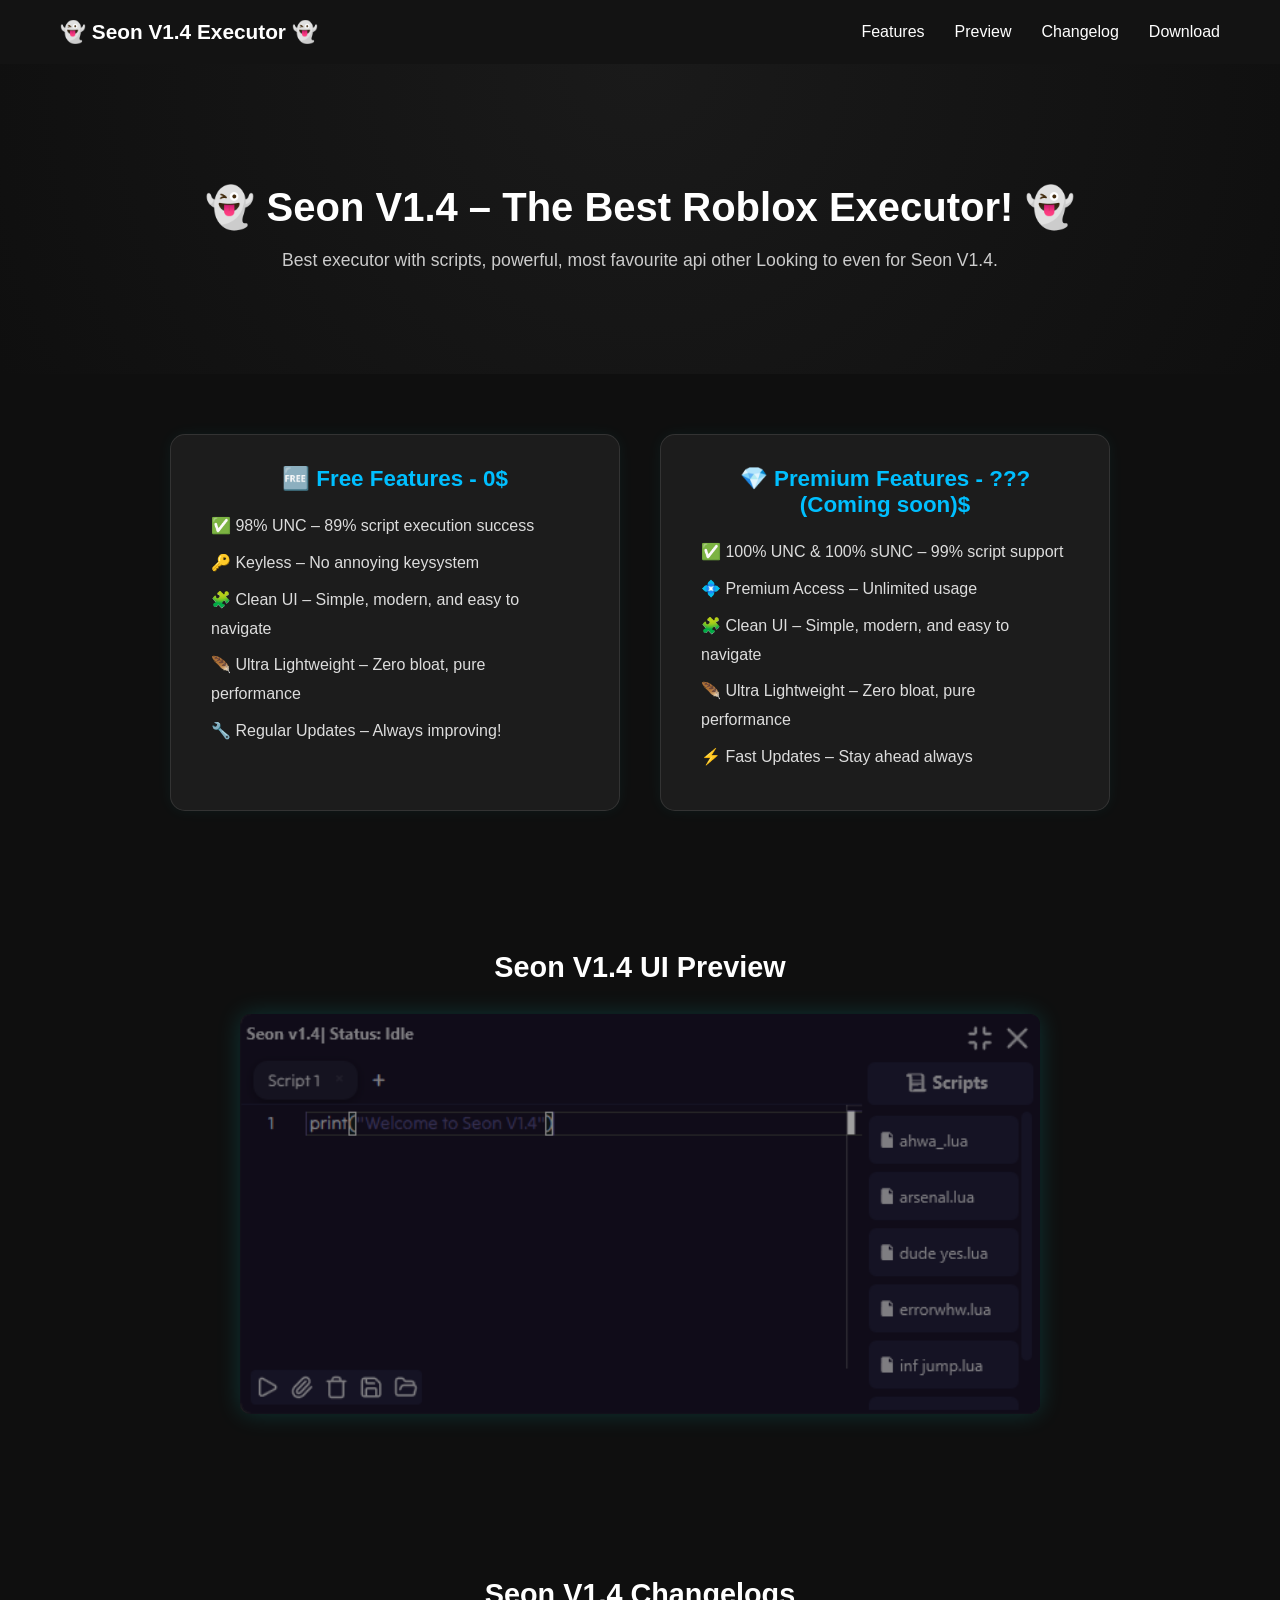
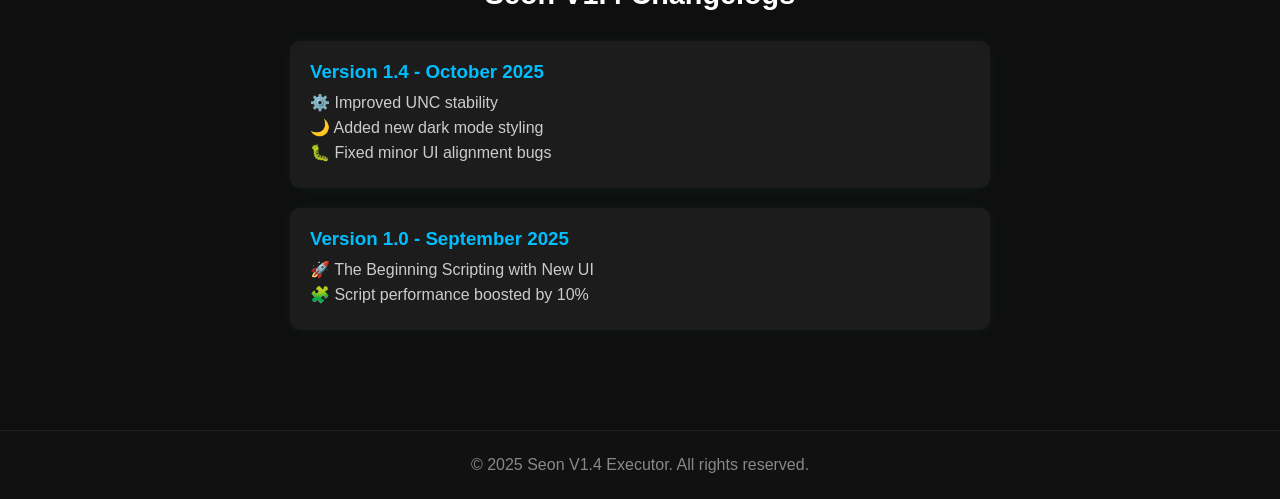
==== index.html @ b4274895 "prefect nice." ====
<!DOCTYPE html>
<html lang="en">
<head>
  <meta charset="UTF-8" />
  <meta name="viewport" content="width=device-width, initial-scale=1.0" />
  <title>Seon V1.4 Executor</title>
  <link rel="icon" type="image/png" href="wow.png">
</head>
<body>

</body>
</html>
  <link rel="stylesheet" href="style.css" />
</head>
<body>
  <!-- Navigation Bar -->
  <header class="navbar">
    <div class="logo">👻 Seon V1.4 Executor 👻</div>
    <nav>
      <ul class="nav-links">
        <li><a href="#features">Features</a></li>
        <li><a href="#preview">Preview</a></li>
        <li><a href="#changelog">Changelog</a></li>
        <li><a href="download.html">Download</a></li>
      </ul>
    </nav>
  </header>

  <!-- Hero Section -->
  <section class="hero">
    <div class="hero-content">
      <h1>👻 Seon V1.4 – The Best Roblox Executor! 👻</h1>
      <p>
       Best executor with scripts, powerful, most favourite api other 
       Looking to even for Seon V1.4.
      </p>
    </div>
  </section>

  <!-- Features Section -->
  <section id="features" class="features">
    <div class="feature-card free">
      <h2>🆓 Free Features - 0$</h2>
      <ul>
        <li>✅ 98% UNC – 89% script execution success</li>
        <li>🔑 Keyless – No annoying keysystem</li>
        <li>🧩 Clean UI – Simple, modern, and easy to navigate</li>
        <li>🪶 Ultra Lightweight – Zero bloat, pure performance</li>
        <li>🔧 Regular Updates – Always improving!</li>
      </ul>
    </div>

    <div class="feature-card premium">
      <h2>💎 Premium Features - ??? (Coming soon)$</h2>
      <ul>
        <li>✅ 100% UNC & 100% sUNC – 99% script support</li>
        <li>💠 Premium Access – Unlimited usage</li>
        <li>🧩 Clean UI – Simple, modern, and easy to navigate</li>
        <li>🪶 Ultra Lightweight – Zero bloat, pure performance</li>
        <li>⚡ Fast Updates – Stay ahead always</li>
      </ul>
    </div>
  </section>

  <!-- UI Preview Section -->
  <section id="preview" class="preview">
    <h2>Seon V1.4 UI Preview</h2>
    <img src="preview.png" alt="Seon V1.4 UI Screenshot" class="preview-img" />
  </section>

  <!-- Changelog Section -->
  <section id="changelog" class="changelog">
    <h2>Seon V1.4 Changelogs</h2>
    <div class="log">
      <h3>Version 1.4 - October 2025</h3>
      <ul>
        <li>⚙️ Improved UNC stability</li>
        <li>🌙 Added new dark mode styling</li>
        <li>🐛 Fixed minor UI alignment bugs</li>
      </ul>
    </div>
    <div class="log">
      <h3>Version 1.0 - September 2025</h3>
      <ul>
        <li>🚀 The Beginning Scripting with New UI</li>
        <li>🧩 Script performance boosted by 10%</li>
      </ul>
    </div>
  </section>

  <!-- Footer -->
  <footer id="download">
    <p>&copy; 2025 Seon V1.4 Executor. All rights reserved.</p>
  </footer>
</body>
</html>
---- style.css ----
/* --- Global Reset & Font --- */
* {
  margin: 0;
  padding: 0;
  box-sizing: border-box;
}

body {
  font-family: "Poppins", sans-serif;
  background: #0f0f0f;
  color: #fff;
  min-height: 100vh;
  overflow-x: hidden;
}

/* --- Navigation Bar --- */
.navbar {
  display: flex;
  justify-content: space-between;
  align-items: center;
  padding: 20px 60px;
  background: rgba(20, 20, 20, 0.9);
  position: sticky;
  top: 0;
  z-index: 1000;
  backdrop-filter: blur(6px);
}

.logo {
  font-weight: 600;
  font-size: 1.3rem;
}

.nav-links {
  list-style: none;
  display: flex;
  gap: 30px;
}

.nav-links a {
  color: #fff;
  text-decoration: none;
  font-weight: 500;
  transition: 0.3s;
}

.nav-links a:hover {
  color: #00bfff;
}

/* --- Hero Section --- */
.hero {
  text-align: center;
  padding: 120px 20px 100px;
  background: radial-gradient(circle at 50% 0%, #1a1a1a 0%, #0f0f0f 100%);
  position: relative;
}

.hero::before {
  content: "";
  position: absolute;
  inset: 0;
  background: url("https://i.imgur.com/ZnVjHqN.png") center/cover no-repeat;
  opacity: 0.15;
  z-index: 0;
}

.hero-content {
  position: relative;
  z-index: 2;
  max-width: 900px;
  margin: 0 auto;
}

.hero h1 {
  font-size: 2.5rem;
  margin-bottom: 15px;
  color: #fff;
}

.hero p {
  font-size: 1.1rem;
  color: #ccc;
  line-height: 1.6;
}

/* --- Features Section --- */
.features {
  display: flex;
  flex-wrap: wrap;
  justify-content: center;
  gap: 40px;
  padding: 60px 20px;
}

.feature-card {
  background: rgba(30, 30, 30, 0.9);
  border: 1px solid rgba(255, 255, 255, 0.1);
  border-radius: 15px;
  padding: 30px 40px;
  max-width: 450px;
  width: 100%;
  box-shadow: 0 0 15px rgba(0, 255, 255, 0.05);
  transition: all 0.3s ease;
}

.feature-card:hover {
  transform: translateY(-6px);
  box-shadow: 0 0 25px rgba(0, 255, 255, 0.15);
}

.feature-card h2 {
  margin-bottom: 20px;
  color: #00bfff;
  font-size: 1.4rem;
  text-align: center;
}

.feature-card ul {
  list-style: none;
  color: #ddd;
  line-height: 1.8;
}

.feature-card li {
  margin: 8px 0;
}

/* --- Footer --- */
footer {
  text-align: center;
  padding: 25px 10px;
  background: #111;
  border-top: 1px solid #222;
  color: #888;
}

/* --- Responsive --- */
@media (max-width: 768px) {
  .navbar {
    flex-direction: column;
    gap: 10px;
  }

  .features {
    flex-direction: column;
    align-items: center;
  }

  .hero h1 {
    font-size: 2rem;
  }
}


/* --- Preview Section --- */
.preview {
  text-align: center;
  padding: 80px 20px;
}

.preview h2 {
  margin-bottom: 30px;
  font-size: 1.8rem;
  color: #fff;
}

.preview-img {
  width: 80%;
  max-width: 800px;
  border-radius: 10px;
  box-shadow: 0 0 25px rgba(0, 255, 255, 0.15);
}

/* --- Changelog Section --- */
.changelog {
  padding: 80px 20px;
  text-align: center;
}

.changelog h2 {
  font-size: 1.8rem;
  margin-bottom: 30px;
}

.log {
  background: rgba(30, 30, 30, 0.9);
  border-radius: 10px;
  margin: 20px auto;
  padding: 20px;
  max-width: 700px;
  box-shadow: 0 0 15px rgba(0, 255, 255, 0.05);
  text-align: left;
}

.log h3 {
  color: #00bfff;
  margin-bottom: 10px;
}

.log ul {
  list-style: none;
  color: #ccc;
}

.log li {
  margin: 6px 0;
}
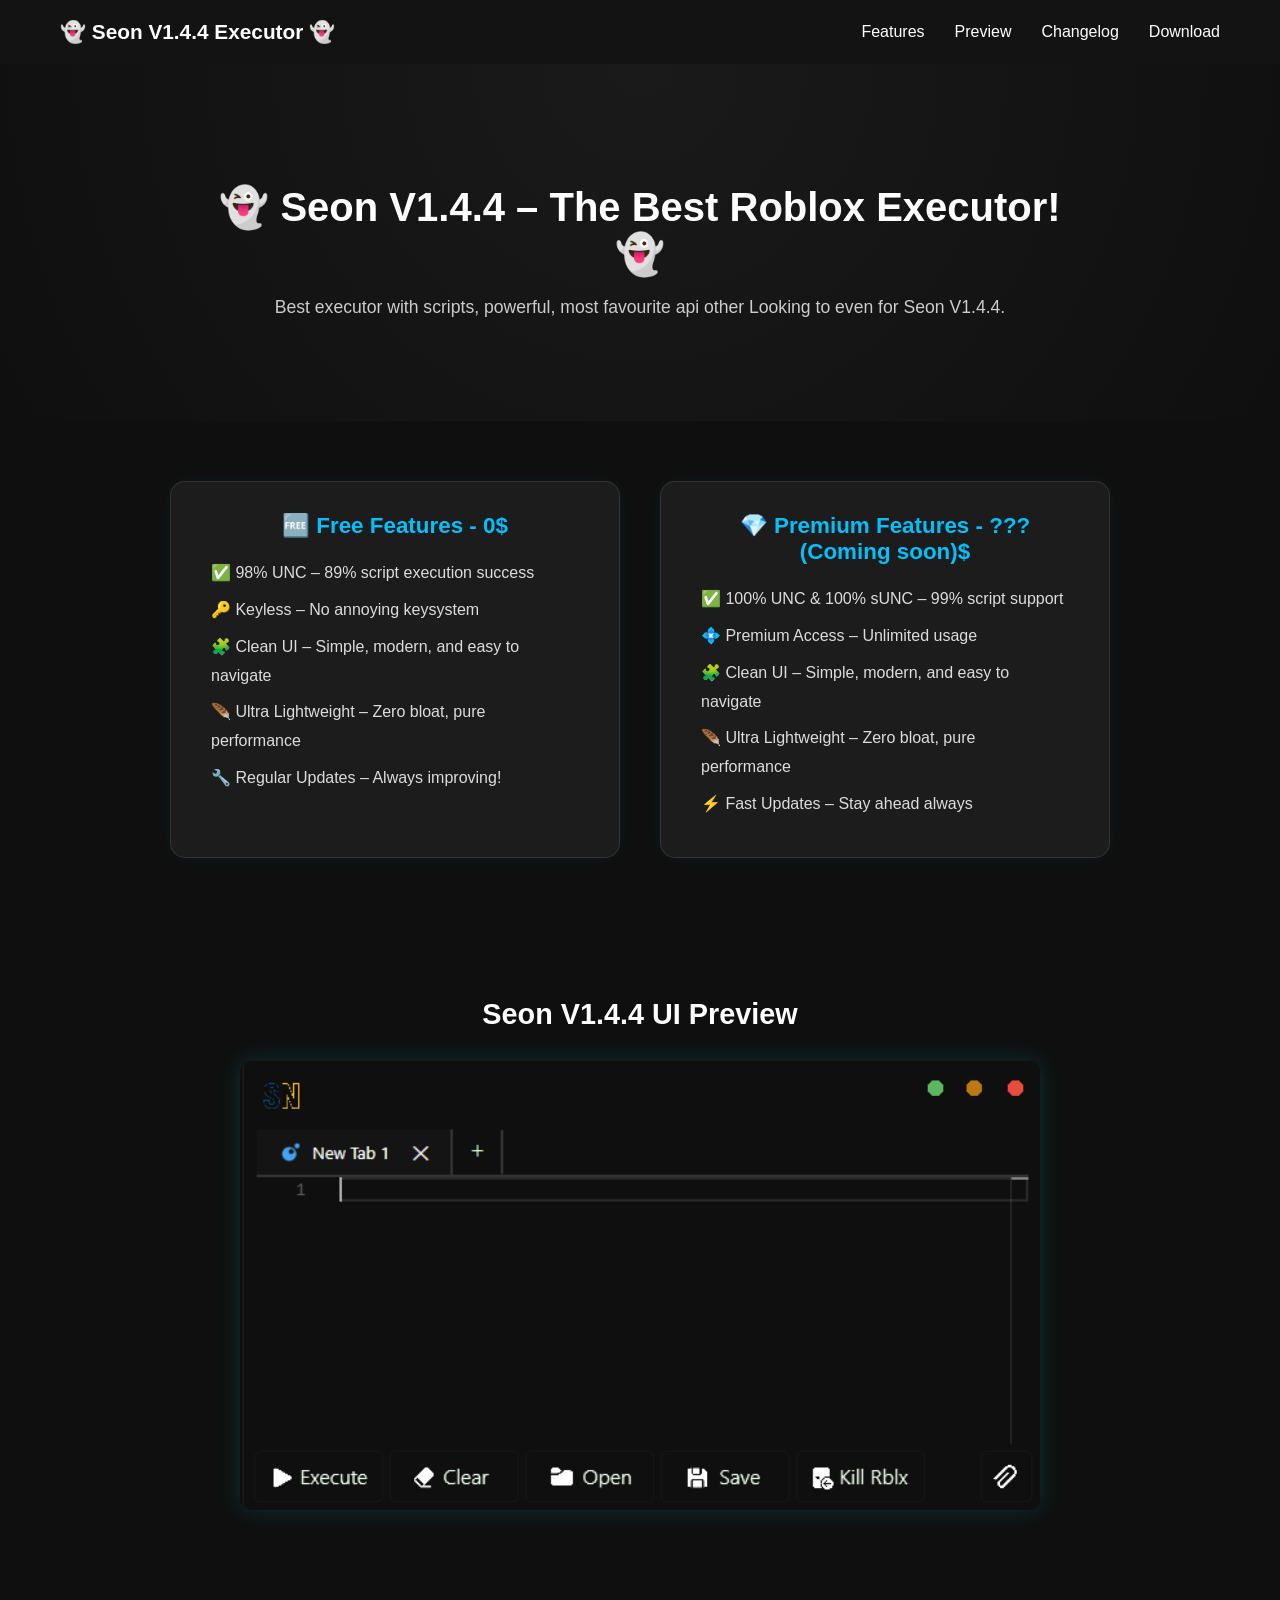
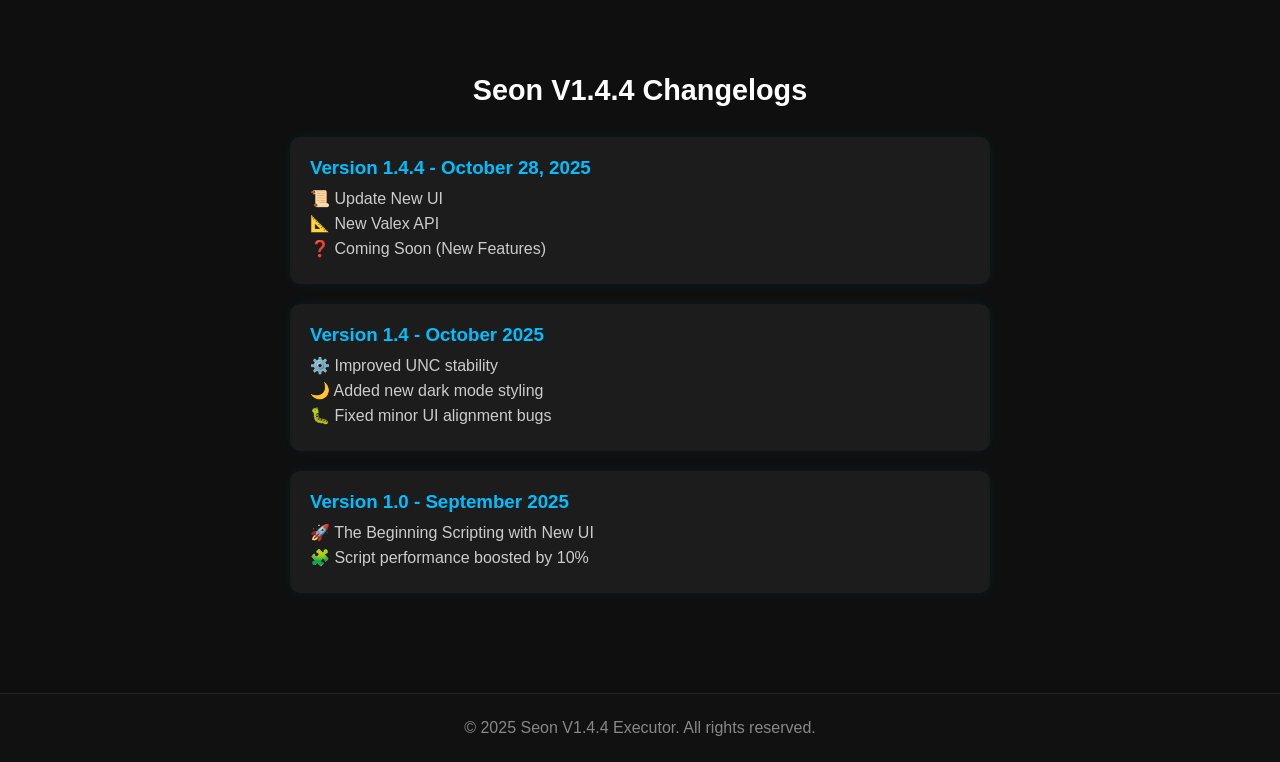
==== commit 812d12b1: "update adad" ====
--- a/index.html
+++ b/index.html
@@ -3,8 +3,8 @@
 <head>
   <meta charset="UTF-8" />
   <meta name="viewport" content="width=device-width, initial-scale=1.0" />
-  <title>Seon V1.4 Executor</title>
-  <link rel="icon" type="image/png" href="wow.png">
+  <title>Seon V1.4.4 Executor</title>
+  <link rel="icon" type="image/png" href="wow2.png">
 </head>
 <body>
 
@@ -15,7 +15,7 @@
 <body>
   <!-- Navigation Bar -->
   <header class="navbar">
-    <div class="logo">👻 Seon V1.4 Executor 👻</div>
+    <div class="logo">👻 Seon V1.4.4 Executor 👻</div>
     <nav>
       <ul class="nav-links">
         <li><a href="#features">Features</a></li>
@@ -29,10 +29,10 @@
   <!-- Hero Section -->
   <section class="hero">
     <div class="hero-content">
-      <h1>👻 Seon V1.4 – The Best Roblox Executor! 👻</h1>
+      <h1>👻 Seon V1.4.4 – The Best Roblox Executor! 👻</h1>
       <p>
        Best executor with scripts, powerful, most favourite api other 
-       Looking to even for Seon V1.4.
+       Looking to even for Seon V1.4.4.
       </p>
     </div>
   </section>
@@ -64,14 +64,22 @@
 
   <!-- UI Preview Section -->
   <section id="preview" class="preview">
-    <h2>Seon V1.4 UI Preview</h2>
-    <img src="preview.png" alt="Seon V1.4 UI Screenshot" class="preview-img" />
+    <h2>Seon V1.4.4 UI Preview</h2>
+    <img src="preview.png" alt="Seon V1.4.4 UI Screenshot" class="preview-img" />
   </section>
 
   <!-- Changelog Section -->
   <section id="changelog" class="changelog">
-    <h2>Seon V1.4 Changelogs</h2>
+    <h2>Seon V1.4.4 Changelogs</h2>
     <div class="log">
+      <h3>Version 1.4.4 - October 28, 2025 </h3>
+      <ul>
+       <li> 📜 Update New UI </li>
+       <li> 📐 New Valex API </li>
+       <li> ❓ Coming Soon (New Features) </li>
+      </ul>
+     </div>
+     <div class="log">
       <h3>Version 1.4 - October 2025</h3>
       <ul>
         <li>⚙️ Improved UNC stability</li>
@@ -90,7 +98,7 @@
 
   <!-- Footer -->
   <footer id="download">
-    <p>&copy; 2025 Seon V1.4 Executor. All rights reserved.</p>
+    <p>&copy; 2025 Seon V1.4.4 Executor. All rights reserved.</p>
   </footer>
 </body>
 </html>
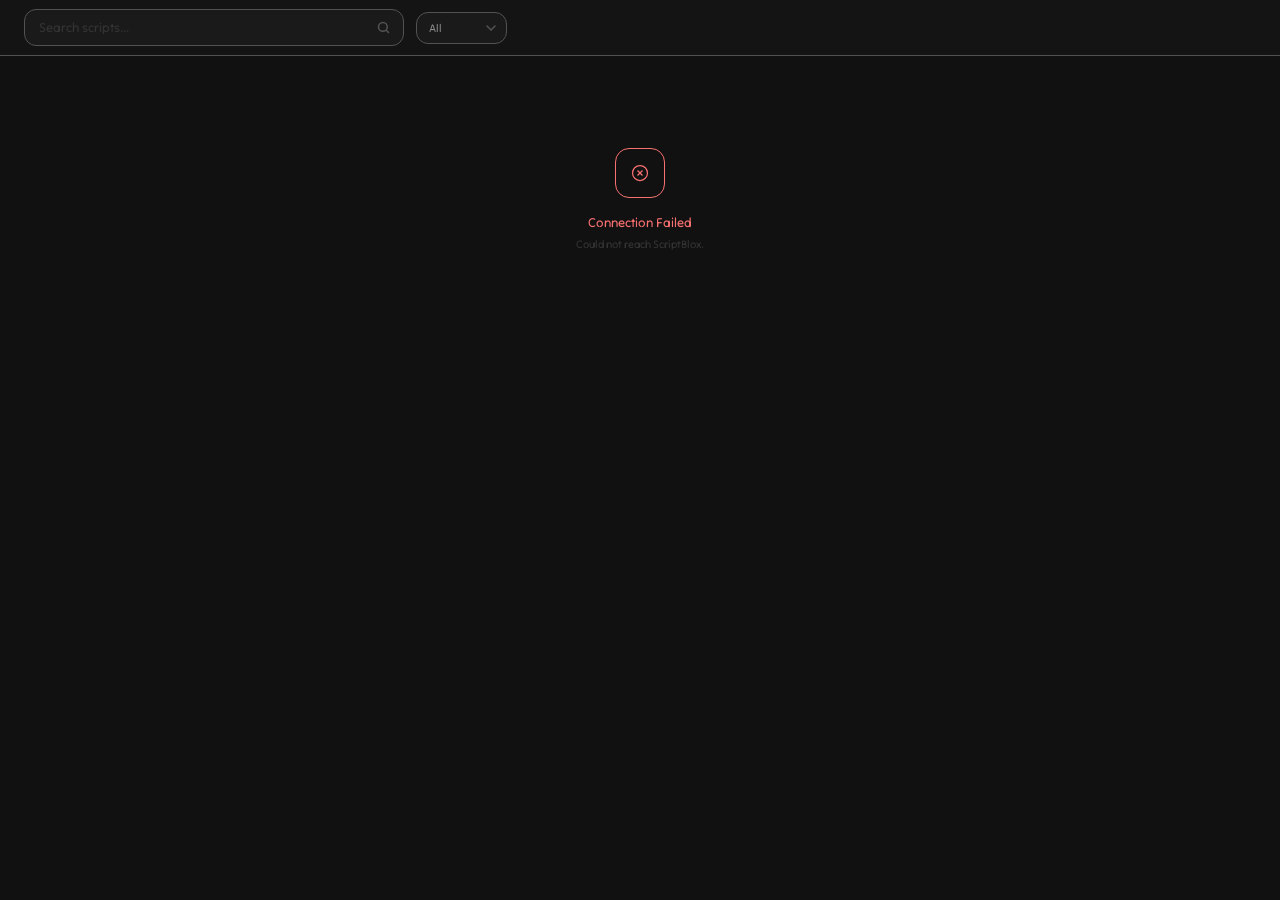
==== commit 38ea6b14: "Rename scripthub.html to index.html" ====
--- a/index.html
+++ b/index.html
@@ -1,104 +1,1043 @@
 <!DOCTYPE html>
 <html lang="en">
 <head>
-  <meta charset="UTF-8" />
-  <meta name="viewport" content="width=device-width, initial-scale=1.0" />
-  <title>Seon V1.4.4 Executor</title>
-  <link rel="icon" type="image/png" href="wow2.png">
+    <meta charset="UTF-8">
+    <meta name="viewport" content="width=device-width, initial-scale=1.0">
+    <title>okay.</title>
+    <style>
+        @import url('https://fonts.googleapis.com/css2?family=Tilt+Neon&display=swap');
+        * {
+            margin: 0;
+            padding: 0;
+            box-sizing: border-box;
+            font-family: 'Tilt Neon', system-ui, -apple-system, sans-serif
+        }
+
+        body {
+            background: #111111;
+            color: #888;
+            min-height: 100vh;
+            overflow-x: hidden
+        }
+
+        ::selection 
+        {
+            background: #111111;
+            color: #fff
+        }
+
+        ::-webkit-scrollbar {
+            width: 4px;
+            background: transparent
+        }
+
+        ::-webkit-scrollbar-thumb {
+            background: #525252;
+            border-radius: 10px
+        }
+
+            ::-webkit-scrollbar-thumb:hover {
+                background: #fff
+            }
+
+        .hd {
+            position: sticky;
+            top: 0;
+            z-index: 100;
+            background: #141414;
+            backdrop-filter: blur(40px);
+            -webkit-backdrop-filter: blur(40px);
+            border-bottom: 1px solid #525252;
+            padding: 0 24px;
+            height: 56px;
+            display: flex;
+            align-items: center;
+            gap: 12px;
+            transition: border-color .7s cubic-bezier(.22,1,.36,1);
+        }
+
+            .hd:hover {
+                border-bottom-color: #fff
+            }
+
+        .logo {
+            font-size: 14px;
+            font-weight: 800;
+            color: gainsboro;
+            letter-spacing: 2.5px;
+            text-transform: uppercase;
+            cursor: default;
+            white-space: nowrap;
+            user-select: none;
+            transition: color .7s cubic-bezier(.22,1,.36,1);
+        }
+
+            .logo:hover {
+                color: #525252
+            }
+
+            .logo b {
+                color: #525252;
+                transition: color .7s cubic-bezier(.22,1,.36,1)
+            }
+
+            .logo:hover b {
+                color: gainsboro
+            }
+
+        .sr {
+            flex: 1;
+            position: relative;
+            max-width: 380px
+        }
+
+            .sr input {
+                width: 100%;
+                padding: 9px 40px 9px 14px;
+                background: rgba(255,255,255,.025);
+                border: 1px solid #525252;
+                border-radius: 12px;
+                color: #888;
+                font-size: 13px;
+                font-family: 'Tilt Neon', system-ui, -apple-system, sans-serif;
+                outline: none;
+                transition: all .7s cubic-bezier(.22,1,.36,1);
+            }
+
+                .sr input:hover {
+                    border-color: #888
+                }
+
+                .sr input:focus {
+                    border-color: #fff;
+                    color: #fff;
+                    background: rgba(255,255,255,.04);
+                    box-shadow: 0 0 0 4px rgba(255,255,255,.025)
+                }
+
+                .sr input::placeholder {
+                    color: #333;
+                    transition: color .5s
+                }
+
+                .sr input:focus::placeholder {
+                    color: #555
+                }
+
+            .sr .sb {
+                position: absolute;
+                right: 4px;
+                top: 50%;
+                transform: translateY(-50%);
+                width: 34px;
+                height: 34px;
+                border: none;
+                background: transparent;
+                border-radius: 10px;
+                color: #525252;
+                cursor: pointer;
+                display: flex;
+                align-items: center;
+                justify-content: center;
+                transition: all .5s cubic-bezier(.22,1,.36,1);
+            }
+
+                .sr .sb:hover {
+                    color: #fff;
+                    background: rgba(255,255,255,.04)
+                }
+
+        .sel {
+            padding: 8px 32px 8px 12px;
+            background: rgba(255,255,255,.025);
+            border: 1px solid #525252;
+            border-radius: 12px;
+            color: #888;
+            font-size: 11px;
+            font-weight: 600;
+            font-family: 'Tilt Neon', system-ui, -apple-system, sans-serif;
+            outline: none;
+            cursor: pointer;
+            -webkit-appearance: none;
+            -moz-appearance: none;
+            appearance: none;
+            transition: all .6s cubic-bezier(.22,1,.36,1);
+            background-image: url("data:image/svg+xml,%3Csvg xmlns='http://www.w3.org/2000/svg' width='10' height='6' viewBox='0 0 10 6'%3E%3Cpath d='M1 1l4 4 4-4' stroke='%23525252' stroke-width='1.5' fill='none' stroke-linecap='round'/%3E%3C/svg%3E");
+            background-repeat: no-repeat;
+            background-position: right 10px center;
+        }
+
+            .sel:hover {
+                border-color: #fff;
+                color: #fff;
+                background-image: url("data:image/svg+xml,%3Csvg xmlns='http://www.w3.org/2000/svg' width='10' height='6' viewBox='0 0 10 6'%3E%3Cpath d='M1 1l4 4 4-4' stroke='%23ffffff' stroke-width='1.5' fill='none' stroke-linecap='round'/%3E%3C/svg%3E");
+            }
+
+            .sel:focus {
+                border-color: #fff;
+                color: #fff;
+                box-shadow: 0 0 0 3px rgba(255,255,255,.025);
+                background-image: url("data:image/svg+xml,%3Csvg xmlns='http://www.w3.org/2000/svg' width='10' height='6' viewBox='0 0 10 6'%3E%3Cpath d='M1 1l4 4 4-4' stroke='%23ffffff' stroke-width='1.5' fill='none' stroke-linecap='round'/%3E%3C/svg%3E");
+            }
+
+            .sel option {
+                background: #1a1a1a;
+                color: #888
+            }
+
+        .bar {
+            padding: 10px 24px;
+            display: flex;
+            justify-content: space-between;
+            align-items: center
+        }
+
+        .bar-t {
+            font-size: 11px;
+            color: #333;
+            transition: color .5s
+        }
+
+            .bar-t:hover {
+                color: #fff
+            }
+
+            .bar-t b {
+                color: #888
+            }
+
+        .pg {
+            display: flex;
+            gap: 6px;
+            align-items: center
+        }
+
+        .pgb {
+            width: 38px;
+            height: 38px;
+            background: rgba(255,255,255,.025);
+            border: 1px solid #525252;
+            border-radius: 12px;
+            color: #888;
+            font-size: 18px;
+            font-weight: 600;
+            font-family: 'Tilt Neon', system-ui, -apple-system, sans-serif;
+            cursor: pointer;
+            display: flex;
+            align-items: center;
+            justify-content: center;
+            user-select: none;
+            transition: all .6s cubic-bezier(.22,1,.36,1);
+        }
+
+            .pgb:hover {
+                border-color: #fff;
+                color: #fff;
+                background: rgba(255,255,255,.05);
+                transform: scale(1.08)
+            }
+
+            .pgb:active {
+                transform: scale(.9)
+            }
+
+            .pgb:disabled {
+                opacity: .1;
+                cursor: default;
+                pointer-events: none;
+                transform: none
+            }
+
+        .pgn {
+            font-size: 11px;
+            color: #333;
+            min-width: 54px;
+            text-align: center
+        }
+
+        .gd {
+            padding: 2px 24px 50px;
+            display: grid;
+            grid-template-columns: repeat(3,1fr);
+            gap: 12px;
+        }
+
+        @media(max-width:920px) {
+            .gd {
+                grid-template-columns: repeat(2,1fr)
+            }
+        }
+
+        @media(max-width:560px) {
+            .gd {
+                grid-template-columns: 1fr;
+                padding: 2px 14px 40px
+            }
+
+            .hd {
+                padding: 0 14px;
+                gap: 8px;
+                height: auto;
+                flex-wrap: wrap;
+                padding: 10px 14px
+            }
+
+            .sr {
+                max-width: 100%;
+                order: 10;
+                width: 100%
+            }
+        }
+
+        .cd {
+            background: linear-gradient(180deg,#141414,#171717);
+            border: 1px solid #525252;
+            border-radius: 14px;
+            overflow: hidden;
+            cursor: pointer;
+            position: relative;
+            display: flex;
+            flex-direction: column;
+            will-change: transform,opacity;
+            opacity: 0;
+            transform: translateY(20px) scale(.97);
+            transition: opacity .8s cubic-bezier(.22,1,.36,1),transform .8s cubic-bezier(.22,1,.36,1),border-color .6s cubic-bezier(.22,1,.36,1),box-shadow .6s cubic-bezier(.22,1,.36,1);
+        }
+
+            .cd.in {
+                opacity: 1;
+                transform: translateY(0) scale(1)
+            }
+
+            .cd:hover {
+                border-color: #fff;
+                transform: translateY(-5px) scale(1.01);
+                box-shadow: 0 20px 60px rgba(0,0,0,.5),0 0 0 1px rgba(255,255,255,.04)
+            }
+
+        .ci {
+            width: 100%;
+            height: 155px;
+            overflow: hidden;
+            position: relative;
+            background: #0c0c0c
+        }
+
+            .ci::after {
+                content: '';
+                position: absolute;
+                bottom: 0;
+                left: 0;
+                right: 0;
+                height: 60%;
+                background: linear-gradient(to top,rgba(14,14,14,1),transparent);
+                pointer-events: none
+            }
+
+            .ci img {
+                width: 100%;
+                height: 100%;
+                object-fit: cover;
+                filter: brightness(.7) saturate(.9);
+                transition: all .8s cubic-bezier(.22,1,.36,1)
+            }
+
+        .cd:hover .ci img {
+            filter: brightness(1) saturate(1.05);
+            transform: scale(1.08)
+        }
+
+        .ci .ph {
+            width: 100%;
+            height: 100%;
+            display: flex;
+            align-items: center;
+            justify-content: center;
+            background: #0c0c0c;
+            color: #1a1a1a;
+            font-size: 30px
+        }
+
+        .cpd {
+            position: absolute;
+            top: 9px;
+            left: 9px;
+            padding: 3px 10px;
+            border-radius: 8px;
+            font-size: 8px;
+            font-weight: 700;
+            letter-spacing: .5px;
+            text-transform: uppercase;
+            z-index: 2;
+            background: rgba();
+            backdrop-filter: blur(14px);
+            color: #fbbf24;
+            border: 1px solid rgba(251,191,36,.12)
+        }
+
+        .cbo {
+            padding: 13px 15px 15px;
+            display: flex;
+            flex-direction: column;
+            flex: 1
+        }
+
+        .cti {
+            font-size: 13px;
+            font-weight: 600;
+            color: #888;
+            white-space: nowrap;
+            overflow: hidden;
+            text-overflow: ellipsis;
+            margin-bottom: 5px;
+            transition: color .6s cubic-bezier(.22,1,.36,1)
+        }
+
+        .cd:hover .cti {
+            color: #fff
+        }
+
+        .cgm {
+            font-size: 10px;
+            color: #333;
+            display: flex;
+            align-items: center;
+            gap: 5px;
+            margin-bottom: 7px;
+            transition: color .6s cubic-bezier(.22,1,.36,1)
+        }
+
+        .cd:hover .cgm {
+            color: #888
+        }
+
+        .tgs {
+            display: flex;
+            gap: 4px;
+            flex-wrap: wrap;
+            margin-bottom: 8px
+        }
+
+        .tg {
+            padding: 2px 8px;
+            border-radius: 5px;
+            font-size: 8px;
+            font-weight: 700;
+            text-transform: uppercase;
+            letter-spacing: .3px;
+            border: 1px solid;
+            transition: all .6s cubic-bezier(.22,1,.36,1)
+        }
+
+        .tv {
+            color: #4ade80;
+            border-color: rgba(74,222,128,.12);
+            background: rgba(74,222,128,.03)
+        }
+
+        .tk {
+            color: #f87171;
+            border-color: rgba(248,113,113,.12);
+            background: rgba(248,113,113,.03)
+        }
+
+        .tf {
+            color: #4ade80;
+            border-color: rgba(74,222,128,.12);
+            background: rgba(74,222,128,.03)
+        }
+
+        .tu {
+            color: #60a5fa;
+            border-color: rgba(96,165,250,.12);
+            background: rgba(96,165,250,.03)
+        }
+
+        .tp {
+            color: #fbbf24;
+            border-color: rgba(251,191,36,.12);
+            background: rgba(251,191,36,.03)
+        }
+
+        .cds {
+            font-size: 10px;
+            color: #2a2a2a;
+            line-height: 1.55;
+            overflow: hidden;
+            display: -webkit-box;
+            -webkit-line-clamp: 2;
+            -webkit-box-orient: vertical;
+            margin-bottom: 9px;
+            transition: color .6s cubic-bezier(.22,1,.36,1)
+        }
+
+        .cd:hover .cds {
+            color: #555
+        }
+
+        .cft {
+            display: flex;
+            justify-content: space-between;
+            align-items: center;
+            padding-top: 9px;
+            border-top: 1px solid #1a1a1a;
+            font-size: 9px;
+            color: #333;
+            margin-top: auto;
+            transition: all .6s cubic-bezier(.22,1,.36,1)
+        }
+
+        .cd:hover .cft {
+            color: #888;
+            border-top-color: #2a2a2a
+        }
+
+        .cft .st {
+            display: flex;
+            gap: 10px
+        }
+
+        .em {
+            grid-column: 1/-1;
+            display: flex;
+            flex-direction: column;
+            align-items: center;
+            padding: 70px 20px;
+            text-align: center
+        }
+
+        .em-t {
+            font-size: 13px;
+            color: #888;
+            font-weight: 600;
+            margin-bottom: 5px
+        }
+
+        .em-s {
+            font-size: 11px;
+            color: #333;
+            max-width: 280px;
+            line-height: 1.6
+        }
+
+        .emi {
+            width: 50px;
+            height: 50px;
+            border: 1.5px solid #525252;
+            border-radius: 14px;
+            display: flex;
+            align-items: center;
+            justify-content: center;
+            color: #525252;
+            margin-bottom: 16px;
+            transition: all .6s cubic-bezier(.22,1,.36,1)
+        }
+
+            .emi:hover {
+                border-color: #fff;
+                color: #fff;
+                transform: scale(1.1)
+            }
+
+        .spn {
+            width: 22px;
+            height: 22px;
+            border: 1.5px solid #525252;
+            border-top-color: #888;
+            border-radius: 50%;
+            animation: sp .7s linear infinite;
+            margin-bottom: 14px
+        }
+
+        @keyframes sp {
+            to {
+                transform: rotate(360deg)
+            }
+        }
+
+        .ov {
+            position: fixed;
+            top: 0;
+            left: 0;
+            right: 0;
+            bottom: 0;
+            background: rgba(4,4,4,.9);
+            backdrop-filter: blur(24px);
+            -webkit-backdrop-filter: blur(24px);
+            z-index: 200;
+            display: flex;
+            align-items: center;
+            justify-content: center;
+            opacity: 0;
+            pointer-events: none;
+            transition: opacity .5s cubic-bezier(.22,1,.36,1)
+        }
+
+            .ov.open {
+                opacity: 1;
+                pointer-events: auto
+            }
+
+        .ml {
+            background: #141414;
+            border: 1px solid #525252;
+            border-radius: 18px;
+            width: 92%;
+            max-width: 560px;
+            max-height: 85vh;
+            overflow: hidden;
+            display: flex;
+            flex-direction: column;
+            transform: translateY(24px) scale(.95);
+            transition: all .65s cubic-bezier(.22,1,.36,1)
+        }
+
+        .ov.open .ml {
+            transform: translateY(0) scale(1)
+        }
+
+        .ml:hover {
+            border-color: #fff
+        }
+
+        .mhd {
+            padding: 14px 18px;
+            border-bottom: 1px solid #1e1e1e;
+            display: flex;
+            justify-content: space-between;
+            align-items: center;
+            flex-shrink: 0;
+            transition: border-color .5s cubic-bezier(.22,1,.36,1)
+        }
+
+        .ml:hover .mhd {
+            border-color: #525252
+        }
+
+        .mhd h2 {
+            font-size: 14px;
+            font-weight: 700;
+            color: #888;
+            white-space: nowrap;
+            overflow: hidden;
+            text-overflow: ellipsis;
+            flex: 1;
+            margin-right: 10px;
+            transition: color .6s cubic-bezier(.22,1,.36,1)
+        }
+
+        .ml:hover .mhd h2 {
+            color: #fff
+        }
+
+        .mx {
+            width: 28px;
+            height: 28px;
+            border: 1px solid #525252;
+            border-radius: 9px;
+            background: transparent;
+            color: #888;
+            font-size: 15px;
+            font-family: 'Tilt Neon', system-ui, -apple-system, sans-serif;
+            cursor: pointer;
+            flex-shrink: 0;
+            display: flex;
+            align-items: center;
+            justify-content: center;
+            transition: all .6s cubic-bezier(.22,1,.36,1)
+        }
+
+            .mx:hover {
+                border-color: #fff;
+                color: #fff;
+                background: rgba(255,255,255,.04);
+                transform: rotate(90deg) scale(1.05)
+            }
+
+        .mbd {
+            padding: 18px;
+            overflow-y: auto;
+            flex: 1
+        }
+
+        .mig {
+            display: grid;
+            grid-template-columns: repeat(3,1fr);
+            gap: 6px;
+            margin-bottom: 14px
+        }
+
+        .mii {
+            background: rgba(255,255,255,.015);
+            border: 1px solid #1e1e1e;
+            border-radius: 10px;
+            padding: 10px;
+            transition: border-color .6s cubic-bezier(.22,1,.36,1)
+        }
+
+            .mii:hover {
+                border-color: #fff
+            }
+
+            .mii .l {
+                font-size: 8px;
+                font-weight: 700;
+                color: #333;
+                text-transform: uppercase;
+                letter-spacing: .8px;
+                margin-bottom: 3px
+            }
+
+            .mii .v {
+                font-size: 11px;
+                color: #888;
+                word-break: break-word
+            }
+
+                .mii .v a {
+                    color: #60a5fa;
+                    text-decoration: none;
+                    transition: color .5s
+                }
+
+                    .mii .v a:hover {
+                        color: #fff
+                    }
+
+        .msc {
+            font-size: 9px;
+            font-weight: 700;
+            color: #333;
+            text-transform: uppercase;
+            letter-spacing: 1.5px;
+            margin: 16px 0 8px;
+            padding-bottom: 7px;
+            border-bottom: 1px solid #1a1a1a;
+            transition: all .5s cubic-bezier(.22,1,.36,1)
+        }
+
+            .msc:first-child {
+                margin-top: 0
+            }
+
+            .msc:hover {
+                color: #fff;
+                border-bottom-color: #525252
+            }
+
+        .mdd {
+            background: rgba(255,255,255,.015);
+            border: 1px solid #1e1e1e;
+            border-radius: 10px;
+            padding: 12px;
+            font-size: 11px;
+            color: #888;
+            line-height: 1.7;
+            margin-bottom: 8px;
+            transition: border-color .6s cubic-bezier(.22,1,.36,1)
+        }
+
+            .mdd:hover {
+                border-color: #fff
+            }
+
+        .mco {
+            background: #141414;
+            border: 1px solid #1e1e1e;
+            border-radius: 10px;
+            padding: 14px;
+            max-height: 200px;
+            overflow-y: auto;
+            transition: border-color .6s cubic-bezier(.22,1,.36,1)
+        }
+
+            .mco:hover {
+                border-color: #fff
+            }
+
+            .mco pre {
+                font-family: 'Tilt Neon', 'Courier New', monospace;
+                font-size: 11px;
+                color: #888;
+                white-space: pre-wrap;
+                word-break: break-all;
+                line-height: 1.8
+            }
+
+        .mft {
+            padding: 12px 18px;
+            border-top: 1px solid #1e1e1e;
+            display: flex;
+            gap: 8px;
+            flex-shrink: 0;
+            transition: border-color .5s cubic-bezier(.22,1,.36,1)
+        }
+
+        .ml:hover .mft {
+            border-color: #525252
+        }
+
+        .bt {
+            flex: 1;
+            padding: 14px 180px;
+            background: rgba(255,255,255,.025);
+            border: 1px solid #525252;
+            border-radius: 18px;
+            color: #888;
+            font-size: 11px;
+            font-weight: 600;
+            font-family: 'Tilt Neon', system-ui, -apple-system, sans-serif;
+            cursor: pointer;
+            text-align: center;
+            text-decoration: none;
+            display: flex;
+            align-items: center;
+            justify-content: center;
+            gap: 8px;
+            transition: all .6s cubic-bezier(.22,1,.36,1);
+            margin: 0 auto;
+        }
+
+            .bt:hover {
+                border-color: #fff;
+                color: #fff;
+                transform: translateY(-2px);
+                box-shadow: 0 6px 20px rgba(0,0,0,.3)
+            }
+
+            .bt:active {
+                transform: translateY(0)
+            }
+
+            .bt.ok {
+                border-color: #4ade80;
+                color: #4ade80
+            }
+
+            .bt .ico {
+                width: 16px;
+                height: 16px;
+                object-fit: contain;
+                filter: brightness(.55);
+                transition: filter .6s cubic-bezier(.22,1,.36,1)
+            }
+
+            .bt:hover .ico {
+                filter: brightness(1)
+            }
+
+        .toast {
+            position: fixed;
+            bottom: 24px;
+            left: 50%;
+            background: #111111;
+            border: 1px solid #525252;
+            border-radius: 14px;
+            padding: 10px 22px;
+            color: #888;
+            font-size: 12px;
+            font-weight: 500;
+            z-index: 300;
+            transform: translateX(-50%) translateY(80px);
+            transition: all .6s cubic-bezier(.22,1,.36,1);
+            pointer-events: none;
+            white-space: nowrap;
+            backdrop-filter: blur(20px);
+            -webkit-backdrop-filter: blur(20px)
+        }
+
+            .toast.show {
+                transform: translateX(-50%) translateY(0)
+            }
+
+            .toast.good {
+                border-color: #4ade80;
+                color: #4ade80
+            }
+
+            .toast.bad {
+                border-color: #f87171;
+                color: #f87171
+            }
+
+        @media(max-width:560px) {
+            .mig {
+                grid-template-columns: 1fr 1fr
+            }
+
+            .ml {
+                width: 96%;
+                max-height: 92vh;
+                border-radius: 14px
+            }
+        }
+    </style>
 </head>
 <body>
-
+    <div class="hd">
+        
+        <div class="sr">
+            <input type="text" id="q" placeholder="Search scripts..." spellcheck="false" autocomplete="off">
+            <button class="sb" onclick="go1()"><svg width="15" height="15" viewBox="0 0 24 24" fill="none" stroke="currentColor" stroke-width="2.5" stroke-linecap="round"><circle cx="11" cy="11" r="7" /><path d="m20 20-3.5-3.5" /></svg></button>
+        </div>
+        <select class="sel" id="flt" onchange="fC()">
+            <option value="all">All</option>
+            <option value="free">Keyless</option>
+            <option value="paid">Key</option>
+            <option value="uni">Universal</option>
+            <option value="ver">Verified</option>
+            <option value="hot">Popular</option>
+            <option value="new">Recent</option>
+        </select>
+    </div>
+    <div class="bar">
+        <div class="bar-t" id="brt"></div>
+        <div class="pg" id="pw" style="display:none">
+            <button class="pgb" onclick="gp(-1)" id="bp" disabled>&#8249;</button>
+            <span class="pgn" id="pn">1</span>
+            <button class="pgb" onclick="gp(1)" id="bn">&#8250;</button>
+        </div>
+    </div>
+    <div class="gd" id="gd">
+        <div class="em">
+            <div class="emi"><svg width="20" height="20" viewBox="0 0 24 24" fill="none" stroke="currentColor" stroke-width="1.5"><circle cx="11" cy="11" r="7" /><path d="m20 20-3.5-3.5" /></svg></div>
+            <div class="em-t">Search ScriptBlox...</div>
+            <div class="em-s">Browse thousands of scripts. Recent scripts load automatically.</div>
+        </div>
+    </div>
+    <div class="ov" id="ov">
+        <div class="ml">
+            <div class="mhd"><h2 id="mT">Details</h2><button class="mx" onclick="shut()">&#10005;</button></div>
+            <div class="mbd" id="mB"></div>
+            <div class="mft" id="mF"></div>
+        </div>
+    </div>
+    <div class="toast" id="toast"></div>
+    <script>
+        var P = 1, Q = '', TP = 1, S = [], BUSY = false, FI = 'all', SO = 'updatedAt';
+        var dt = null;
+        document.getElementById('q').addEventListener('input', function () { clearTimeout(dt); dt = setTimeout(go1, 350) });
+        document.getElementById('q').addEventListener('keydown', function (e) { if (e.key === 'Enter') { clearTimeout(dt); go1() } });
+        document.getElementById('ov').addEventListener('mousedown', function (e) { if (e.target === this) shut() });
+        document.addEventListener('keydown', function (e) { if (e.key === 'Escape') shut() });
+        window.addEventListener('DOMContentLoaded', function () { load() });
+        function fC() { var v = document.getElementById('flt').value; FI = v; SO = v === 'hot' ? 'views' : 'updatedAt'; P = 1; load() }
+        function go1() { Q = document.getElementById('q').value.trim(); P = 1; load() }
+        function load() {
+            if (BUSY) return; BUSY = true;
+            var g = document.getElementById('gd');
+            g.innerHTML = '<div class="em"><div class="spn"></div><div class="em-s">Loading...</div></div>';
+            document.getElementById('brt').textContent = '';
+            document.getElementById('pw').style.display = 'none';
+            var m = ''; if (FI === 'free') m = 'free'; else if (FI === 'paid') m = 'paid';
+            var u;
+            if (Q) u = 'https://scriptblox.com/api/script/search?q=' + encodeURIComponent(Q) + '&page=' + P + '&max=21';
+            else u = 'https://scriptblox.com/api/script/fetch?page=' + P + '&max=21';
+            if (m) u += '&mode=' + m; u += '&sortBy=' + SO;
+            dF(u).then(ok).catch(function () { pF(u, 0).then(ok).catch(function () { BUSY = false; g.innerHTML = '<div class="em"><div class="emi" style="border-color:#f87171;color:#f87171"><svg width="20" height="20" viewBox="0 0 24 24" fill="none" stroke="currentColor" stroke-width="1.5"><circle cx="12" cy="12" r="9"/><path d="m15 9-6 6"/><path d="m9 9 6 6"/></svg></div><div class="em-t" style="color:#f87171">Connection Failed</div><div class="em-s">Could not reach ScriptBlox.</div></div>' }) });
+        }
+        function dF(u) { return fetch(u).then(function (r) { if (!r.ok) throw 0; return r.json() }) }
+        function pF(u, i) { var px = ['https://api.allorigins.win/raw?url=', 'https://corsproxy.io/?', 'https://api.codetabs.com/v1/proxy/?quest=']; if (i >= px.length) return Promise.reject(); return fetch(px[i] + encodeURIComponent(u)).then(function (r) { if (!r.ok) throw 0; return r.json() }).catch(function () { return pF(u, i + 1) }) }
+        function ok(d) {
+            BUSY = false; if (typeof d === 'string') { try { d = JSON.parse(d) } catch (e) { return } }
+            if (!d || !d.result || !d.result.scripts || !d.result.scripts.length) { document.getElementById('gd').innerHTML = '<div class="em"><div class="emi"><svg width="20" height="20" viewBox="0 0 24 24" fill="none" stroke="currentColor" stroke-width="1.5"><path d="M3 7V5c0-1.1.9-2 2-2h2"/><path d="M17 3h2c1.1 0 2 .9 2 2v2"/><path d="M21 17v2c0 1.1-.9 2-2 2h-2"/><path d="M7 21H5c-1.1 0-2-.9-2-2v-2"/><line x1="8" y1="12" x2="16" y2="12"/></svg></div><div class="em-t">No results</div><div class="em-s">Try a different search.</div></div>'; return }
+            TP = d.result.totalPages || 1; var r = d.result.scripts;
+            if (FI === 'uni') r = r.filter(function (s) { return s.isUniversal });
+            if (FI === 'ver') r = r.filter(function (s) { return s.verified });
+            S = r; if (!S.length) { document.getElementById('gd').innerHTML = '<div class="em"><div class="emi"><svg width="20" height="20" viewBox="0 0 24 24" fill="none" stroke="currentColor" stroke-width="1.5"><path d="M3 7V5c0-1.1.9-2 2-2h2"/><path d="M17 3h2c1.1 0 2 .9 2 2v2"/><path d="M21 17v2c0 1.1-.9 2-2 2h-2"/><path d="M7 21H5c-1.1 0-2-.9-2-2v-2"/><line x1="8" y1="12" x2="16" y2="12"/></svg></div><div class="em-t">No matches</div><div class="em-s">No scripts match this filter.</div></div>'; return }
+            render();
+        }
+        function gI(s) { if (s.image) { var i = s.image; return i.startsWith('http') ? i : 'https://scriptblox.com' + i } if (s.game && s.game.imageUrl) { var g = s.game.imageUrl; return g.startsWith('http') ? g : 'https://scriptblox.com' + g } return '' }
+        function rT(el, gid) { if (!gid) return; fetch('https://thumbnails.roblox.com/v1/games/icons?universeIds=' + gid + '&returnPolicy=PlaceHolder&size=512x512&format=Png&isCircular=false').then(function (r) { return r.json() }).then(function (d) { if (d && d.data && d.data[0] && d.data[0].imageUrl) el.src = d.data[0].imageUrl }).catch(function () { }) }
+        function render() {
+            var g = document.getElementById('gd'), h = '';
+            for (var i = 0; i < S.length; i++) {
+                var s = S[i], img = gI(s), gm = (s.game && s.game.name) || 'Universal', gid = (s.game && s.game.gameId) || '', au = (s.owner && s.owner.username) || '', nr = (!img && gid);
+                h += '<div class="cd" data-i="' + i + '"><div class="ci">';
+                if (img) h += '<img src="' + esc(img) + '" loading="lazy" data-g="' + esc(gid) + '" onerror="iE(this)">';
+                else if (nr) h += '<img src="[data-uri]" data-g="' + esc(gid) + '" data-r="1" style="background:#0c0c0c">';
+                else h += '<div class="ph">&#x1f4dc;</div>';
+                if (s.paid) h += '<div class="cpd">Premium</div>';
+                h += '</div><div class="cbo"><div class="cti">' + esc(s.title || 'Untitled') + '</div>';
+                h += '<div class="cgm">&#x1f3ae; ' + esc(gm) + '</div><div class="tgs">';
+                if (s.verified) h += '<span class="tg tv">Verified</span>';
+                if (s.isUniversal) h += '<span class="tg tu">Universal</span>';
+                h += '<span class="tg ' + (s.key ? 'tk' : 'tf') + '">' + (s.key ? 'Key' : 'Free') + '</span>';
+                if (s.paid) h += '<span class="tg tp">Paid</span>';
+                h += '</div>'; if (s.description) h += '<div class="cds">' + esc(s.description) + '</div>';
+                h += '<div class="cft"><div class="st"><span>&#x1f441; ' + fn(s.views) + '</span>';
+                if (s.likeCount > 0) h += '<span>&#x1f44d; ' + fn(s.likeCount) + '</span>';
+                h += '</div>'; if (au) h += '<span>' + esc(au) + '</span>';
+                h += '</div></div></div>';
+            }
+            g.innerHTML = h;
+            var cds = g.querySelectorAll('.cd');
+            for (var j = 0; j < cds.length; j++)(function (c, d) { setTimeout(function () { c.classList.add('in') }, d) })(cds[j], j * 50);
+            g.querySelectorAll('img[data-r="1"]').forEach(function (e) { rT(e, e.getAttribute('data-g')) });
+            cds.forEach(function (c) { c.addEventListener('click', function (e) { e.preventDefault(); openM(parseInt(c.getAttribute('data-i'))) }) });
+            document.getElementById('brt').innerHTML = '<b>' + S.length + '</b> scripts' + (Q ? ' for "' + esc(Q) + '"' : '');
+            if (TP > 1) { document.getElementById('pw').style.display = 'flex'; document.getElementById('pn').textContent = P + ' / ' + TP; document.getElementById('bp').disabled = (P <= 1); document.getElementById('bn').disabled = (P >= TP) } else document.getElementById('pw').style.display = 'none';
+        }
+        function iE(el) { var g = el.getAttribute('data-g'); if (g && !el.getAttribute('data-x')) { el.setAttribute('data-x', '1'); rT(el, g); el.onerror = function () { this.parentElement.innerHTML = '<div class="ph">&#x1f4dc;</div>' } } else el.parentElement.innerHTML = '<div class="ph">&#x1f4dc;</div>' }
+        function gp(d) { P += d; if (P < 1) P = 1; if (P > TP) P = TP; load(); window.scrollTo({ top: 0, behavior: 'smooth' }) }
+        function openM(i) {
+            var s = S[i]; if (!s) return;
+            document.getElementById('mT').textContent = s.title || 'Untitled';
+            var gm = (s.game && s.game.name) || 'Universal', au = (s.owner && s.owner.username) || '';
+            var b = '<div class="msc">Details</div><div class="mig">';
+            b += mi('Game', gm); b += mi('Verified', s.verified ? 'Yes' : 'No'); b += mi('Key', s.key ? 'Required' : 'Free');
+            if (s.isUniversal) b += mi('Universal', 'Yes'); b += mi('Views', fn(s.views));
+            if (au) b += mi('Author', au); if (s.likeCount > 0) b += mi('Likes', fn(s.likeCount));
+            if (s.dislikeCount > 0) b += mi('Dislikes', fn(s.dislikeCount)); if (s.paid) b += mi('Type', 'Premium');
+            if (s.createdAt) b += mi('Created', fd(s.createdAt)); if (s.updatedAt) b += mi('Updated', fd(s.updatedAt));
+            if (s.game && s.game.gameId) b += mi('Game ID', s.game.gameId); b += '</div>';
+            if (s.key && s.keyLink) { b += '<div class="msc">Key Link</div><div class="mdd"><a href="' + esc(s.keyLink) + '" target="_blank" rel="noopener" style="color:#60a5fa;text-decoration:none">' + esc(s.keyLink) + '</a></div>' }
+            if (s.description) { b += '<div class="msc">Description</div><div class="mdd">' + esc(s.description) + '</div>' }
+            if (s.script) b += '<div class="mco"><pre id="code">' + esc(s.script) + '</pre></div>';
+            else b += '<div class="mdd" style="text-align:center;color:#333">Script not available in search response.</div>';
+            document.getElementById('mB').innerHTML = b;
+            var f = '';
+            if (s.script) {
+                f += '<button class="bt" id="cpb" onclick="cpS()"><img class="ico" src="https://img.icons8.com/?size=256w&id=pAq21nFUrVyj&format=png&color=737373" alt="">Copy</button>';
+                //f+='<button class="bt" onclick="exS()"><img class="ico" src="https://img.icons8.com/?size=256w&id=4kXEZDHbNXsD&format=png&color=737373" alt="">Execute</button>';
+            }
+            document.getElementById('mF').innerHTML = f;
+            document.getElementById('ov').classList.add('open'); document.body.style.overflow = 'hidden';
+        }
+        function shut() { document.getElementById('ov').classList.remove('open'); document.body.style.overflow = '' }
+
+        function cpS() {
+            var el = document.getElementById('code'); if (!el) return; var t = el.textContent;
+            if (navigator.clipboard) {
+                navigator.clipboard.writeText(t).then(function () {
+                    msg('Script copied to clipboard', 'good');
+                    var b = document.getElementById('cpb'); if (b) { b.innerHTML = '<img class="ico" src="https://img.icons8.com/?size=256w&id=pAq21nFUrVyj&format=png&color=4ade80" alt="">Copied'; b.classList.add('ok'); setTimeout(function () { b.innerHTML = '<img class="ico" src="https://img.icons8.com/?size=256w&id=pAq21nFUrVyj&format=png&color=737373" alt="">Copy'; b.classList.remove('ok') }, 2200) }
+                }).catch(function () { fbC(t) })
+            } else fbC(t);
+        }
+        function exS() {
+            var el = document.getElementById('code'); if (!el) return; var t = el.textContent;
+            try {
+                if (window.chrome && window.chrome.webview) {
+                    window.chrome.webview.postMessage(JSON.stringify({ action: 'execute', script: t }));
+                } else if (window.external && window.external.notify) {
+                    window.external.notify(JSON.stringify({ action: 'execute', script: t }));
+                } else if (window.cefSharp) {
+                    CefSharp.PostMessage(JSON.stringify({ action: 'execute', script: t }));
+                } else {
+                    window.location.href = 'execute://' + encodeURIComponent(t);
+                }
+            } catch (e) {
+                window.location.href = 'execute://' + encodeURIComponent(t);
+            }
+            msg('Ass', 'good');
+        }
+        function fbC(t) { var a = document.createElement('textarea'); a.value = t; a.style.cssText = 'position:fixed;left:-9999px'; document.body.appendChild(a); a.select(); try { document.execCommand('copy'); msg('Copied', 'good') } catch (e) { msg('Failed to copy', 'bad') } document.body.removeChild(a) }
+        function msg(m, c) { var t = document.getElementById('toast'); t.textContent = m; t.className = 'toast show' + (c ? ' ' + c : ''); setTimeout(function () { t.className = 'toast' }, 3e3) }
+        function mi(l, v) { return '<div class="mii"><div class="l">' + l + '</div><div class="v">' + esc(String(v || '')) + '</div></div>' }
+        function esc(s) { return s ? String(s).replace(/&/g, '&amp;').replace(/</g, '&lt;').replace(/>/g, '&gt;').replace(/"/g, '&quot;') : '' }
+        function fn(n) { if (!n) return '0'; n = Number(n); if (n >= 1e6) return (n / 1e6).toFixed(1) + 'M'; if (n >= 1e3) return (n / 1e3).toFixed(1) + 'K'; return n.toLocaleString() }
+        function fd(d) { if (!d) return ''; try { var x = new Date(d); return isNaN(x) ? String(d) : x.toLocaleDateString('en', { month: 'short', day: 'numeric', year: 'numeric' }) } catch (e) { return String(d) } }
+    </script>
 </body>
 </html>
-  <link rel="stylesheet" href="style.css" />
-</head>
-<body>
-  <!-- Navigation Bar -->
-  <header class="navbar">
-    <div class="logo">👻 Seon V1.4.4 Executor 👻</div>
-    <nav>
-      <ul class="nav-links">
-        <li><a href="#features">Features</a></li>
-        <li><a href="#preview">Preview</a></li>
-        <li><a href="#changelog">Changelog</a></li>
-        <li><a href="download.html">Download</a></li>
-      </ul>
-    </nav>
-  </header>
-
-  <!-- Hero Section -->
-  <section class="hero">
-    <div class="hero-content">
-      <h1>👻 Seon V1.4.4 – The Best Roblox Executor! 👻</h1>
-      <p>
-       Best executor with scripts, powerful, most favourite api other 
-       Looking to even for Seon V1.4.4.
-      </p>
-    </div>
-  </section>
-
-  <!-- Features Section -->
-  <section id="features" class="features">
-    <div class="feature-card free">
-      <h2>🆓 Free Features - 0$</h2>
-      <ul>
-        <li>✅ 98% UNC – 89% script execution success</li>
-        <li>🔑 Keyless – No annoying keysystem</li>
-        <li>🧩 Clean UI – Simple, modern, and easy to navigate</li>
-        <li>🪶 Ultra Lightweight – Zero bloat, pure performance</li>
-        <li>🔧 Regular Updates – Always improving!</li>
-      </ul>
-    </div>
-
-    <div class="feature-card premium">
-      <h2>💎 Premium Features - ??? (Coming soon)$</h2>
-      <ul>
-        <li>✅ 100% UNC & 100% sUNC – 99% script support</li>
-        <li>💠 Premium Access – Unlimited usage</li>
-        <li>🧩 Clean UI – Simple, modern, and easy to navigate</li>
-        <li>🪶 Ultra Lightweight – Zero bloat, pure performance</li>
-        <li>⚡ Fast Updates – Stay ahead always</li>
-      </ul>
-    </div>
-  </section>
-
-  <!-- UI Preview Section -->
-  <section id="preview" class="preview">
-    <h2>Seon V1.4.4 UI Preview</h2>
-    <img src="preview.png" alt="Seon V1.4.4 UI Screenshot" class="preview-img" />
-  </section>
-
-  <!-- Changelog Section -->
-  <section id="changelog" class="changelog">
-    <h2>Seon V1.4.4 Changelogs</h2>
-    <div class="log">
-      <h3>Version 1.4.4 - October 28, 2025 </h3>
-      <ul>
-       <li> 📜 Update New UI </li>
-       <li> 📐 New Valex API </li>
-       <li> ❓ Coming Soon (New Features) </li>
-      </ul>
-     </div>
-     <div class="log">
-      <h3>Version 1.4 - October 2025</h3>
-      <ul>
-        <li>⚙️ Improved UNC stability</li>
-        <li>🌙 Added new dark mode styling</li>
-        <li>🐛 Fixed minor UI alignment bugs</li>
-      </ul>
-    </div>
-    <div class="log">
-      <h3>Version 1.0 - September 2025</h3>
-      <ul>
-        <li>🚀 The Beginning Scripting with New UI</li>
-        <li>🧩 Script performance boosted by 10%</li>
-      </ul>
-    </div>
-  </section>
-
-  <!-- Footer -->
-  <footer id="download">
-    <p>&copy; 2025 Seon V1.4.4 Executor. All rights reserved.</p>
-  </footer>
-</body>
-</html>
